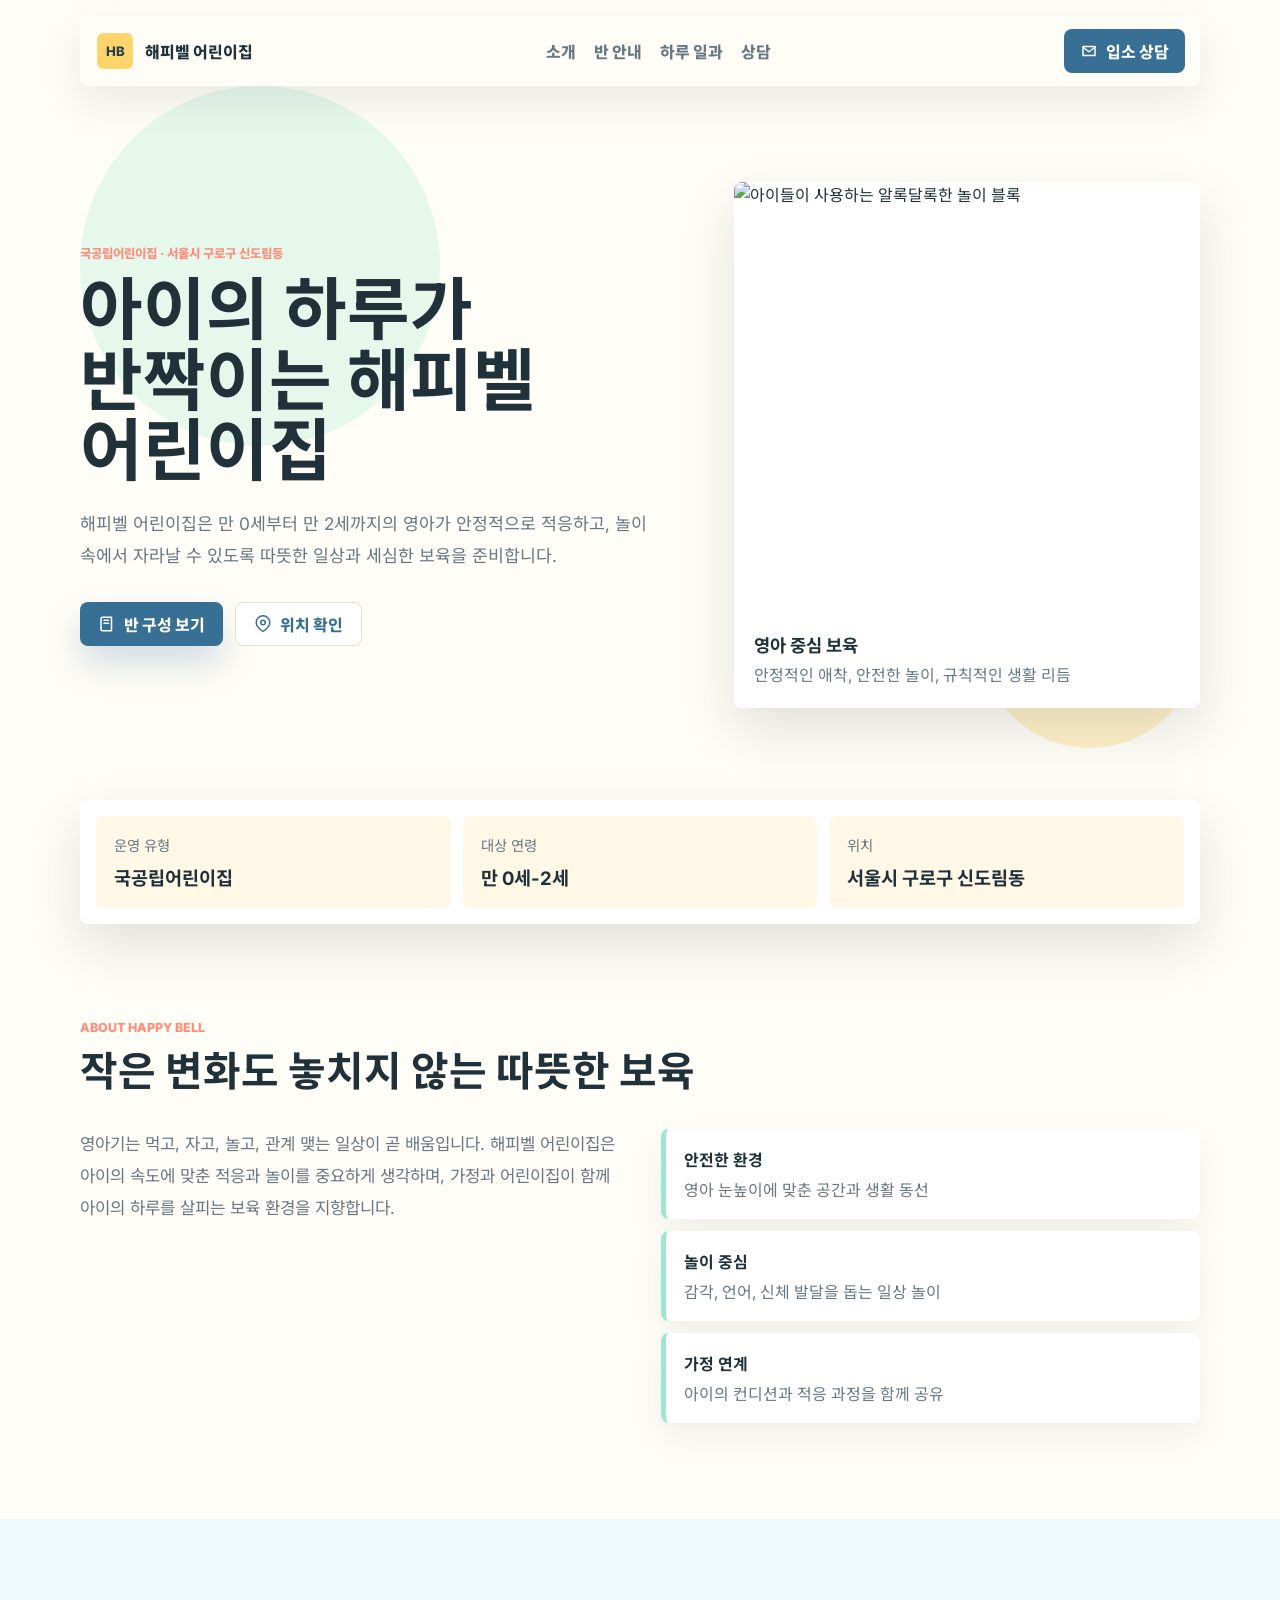
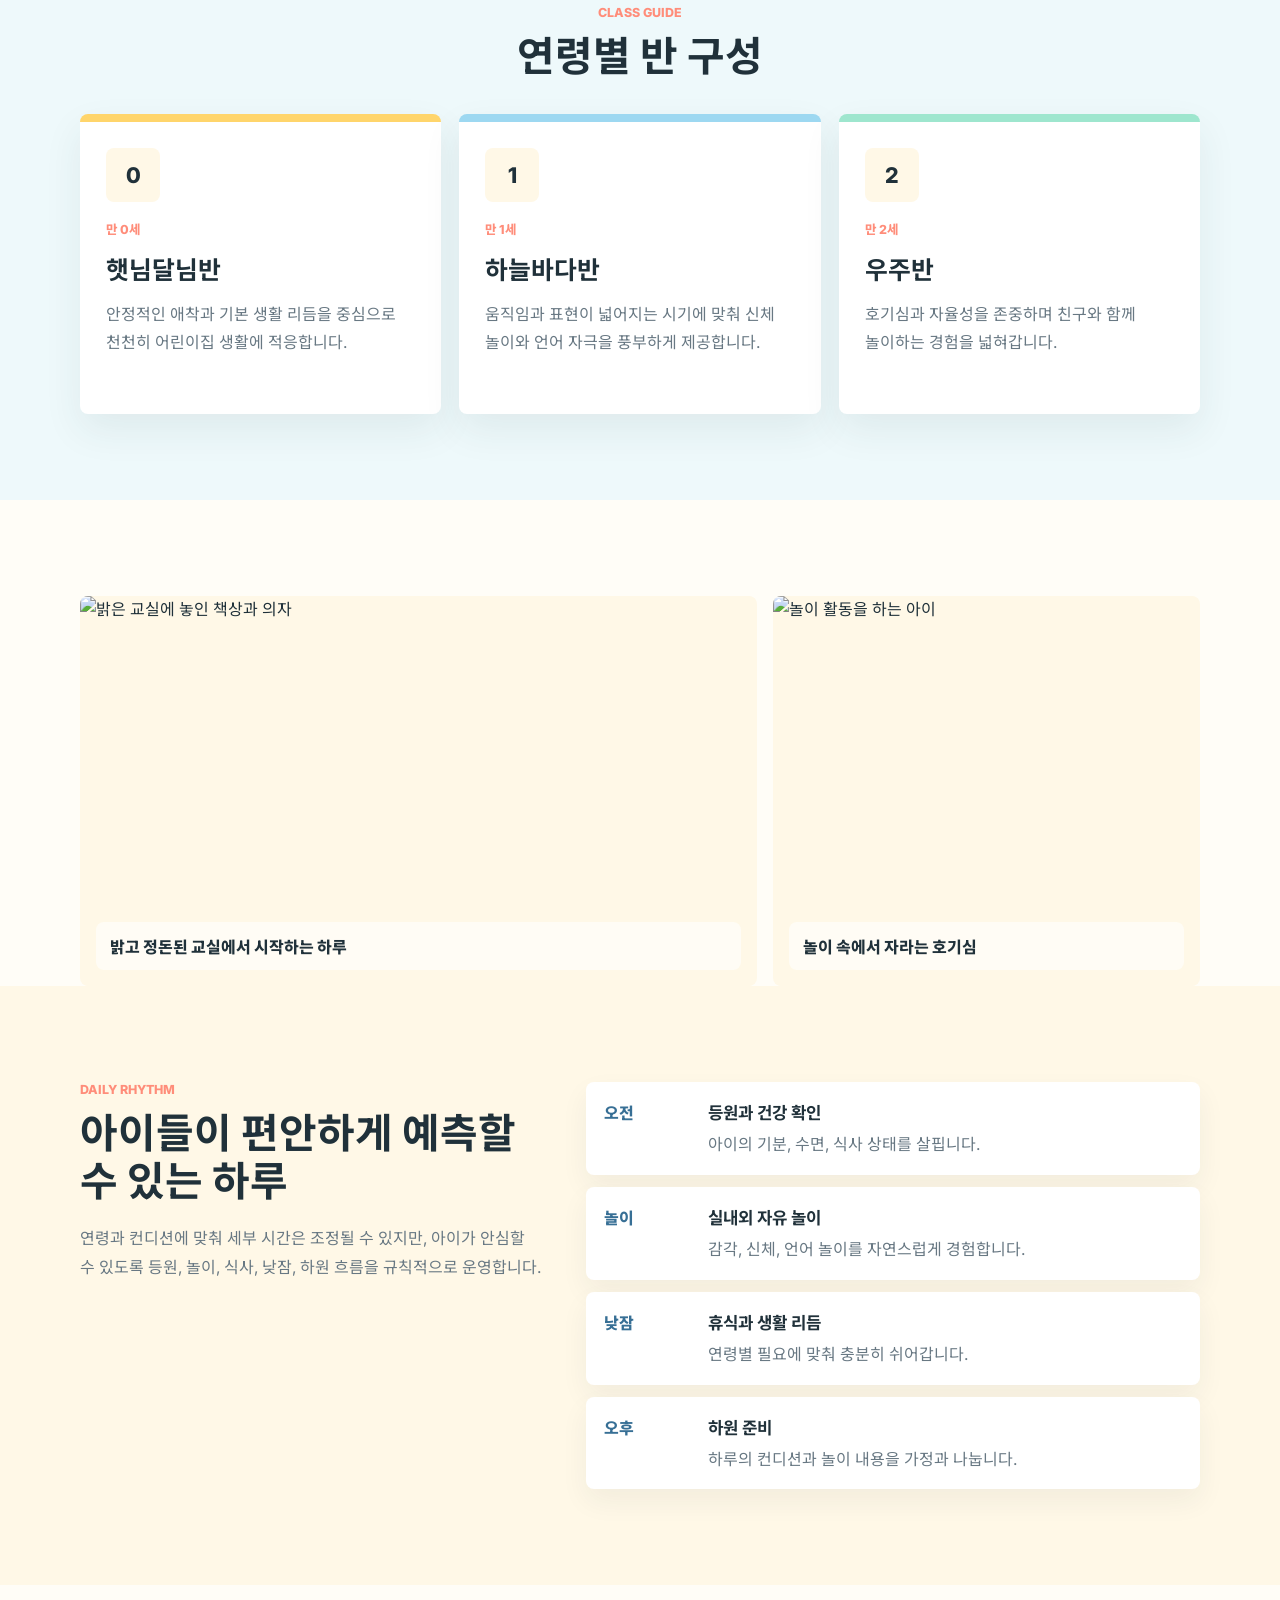
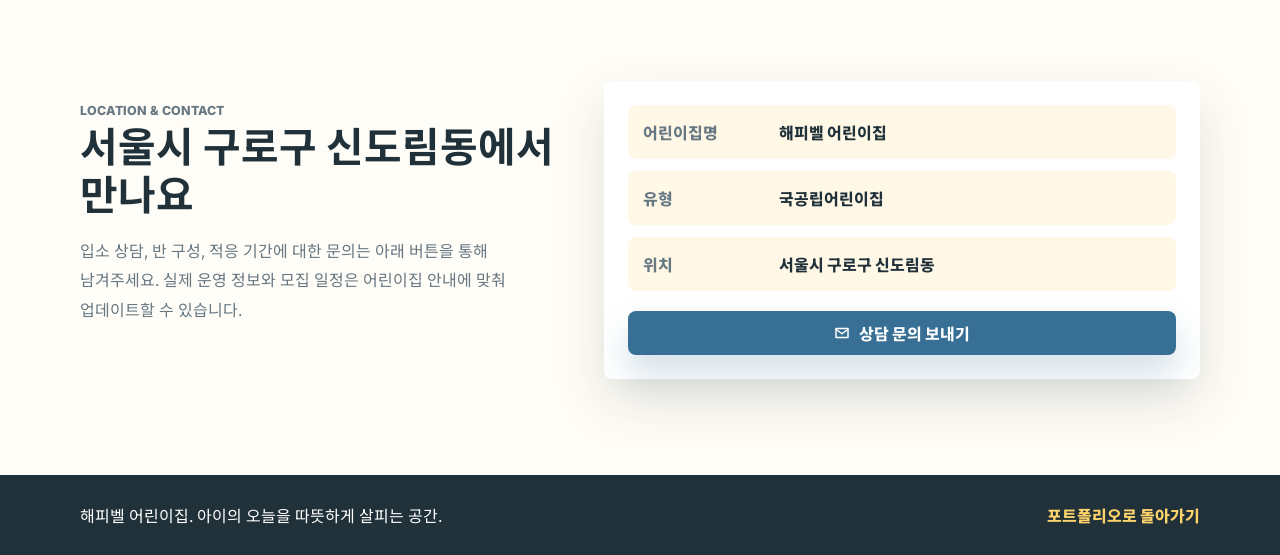
==== daycare.html @ ef7ebfe9 "add daycare introduction page" ====
<!doctype html>
<html lang="ko">
  <head>
    <meta charset="utf-8" />
    <meta name="viewport" content="width=device-width, initial-scale=1" />
    <meta
      name="description"
      content="서울시 구로구 신도림동 국공립 해피벨 어린이집 소개 페이지입니다."
    />
    <meta name="theme-color" content="#fff7df" />
    <title>해피벨 어린이집 | 국공립어린이집</title>
    <link rel="preconnect" href="https://fonts.googleapis.com" />
    <link rel="preconnect" href="https://fonts.gstatic.com" crossorigin />
    <link
      href="https://fonts.googleapis.com/css2?family=Inter:wght@600;700;800&family=Noto+Sans+KR:wght@400;500;700;800&display=swap"
      rel="stylesheet"
    />
    <link rel="stylesheet" href="daycare.css" />
  </head>
  <body>
    <header class="daycare-header">
      <nav class="daycare-nav" aria-label="해피벨 어린이집 메뉴">
        <a class="brand" href="#top" aria-label="해피벨 어린이집 홈">
          <span class="brand-mark" aria-hidden="true">HB</span>
          <span>해피벨 어린이집</span>
        </a>
        <div class="nav-links">
          <a href="#about">소개</a>
          <a href="#classes">반 안내</a>
          <a href="#day">하루 일과</a>
          <a href="#contact">상담</a>
        </div>
        <a class="nav-button" href="#contact">
          <svg viewBox="0 0 24 24" aria-hidden="true">
            <path d="M4 6h16v12H4z" />
            <path d="m4 7 8 6 8-6" />
          </svg>
          입소 상담
        </a>
      </nav>
    </header>

    <main id="top">
      <section class="hero" aria-labelledby="heroTitle">
        <div class="hero-copy">
          <p class="eyebrow">국공립어린이집 · 서울시 구로구 신도림동</p>
          <h1 id="heroTitle">아이의 하루가 반짝이는 해피벨 어린이집</h1>
          <p>
            해피벨 어린이집은 만 0세부터 만 2세까지의 영아가 안정적으로 적응하고,
            놀이 속에서 자라날 수 있도록 따뜻한 일상과 세심한 보육을 준비합니다.
          </p>
          <div class="hero-actions">
            <a class="button button-primary" href="#classes">
              <svg viewBox="0 0 24 24" aria-hidden="true">
                <path d="M4 19V5a2 2 0 0 1 2-2h12v18H6a2 2 0 0 1-2-2Z" />
                <path d="M8 7h6M8 11h6" />
              </svg>
              반 구성 보기
            </a>
            <a class="button button-secondary" href="#contact">
              <svg viewBox="0 0 24 24" aria-hidden="true">
                <path d="M21 10c0 6-9 12-9 12S3 16 3 10a9 9 0 1 1 18 0Z" />
                <circle cx="12" cy="10" r="3" />
              </svg>
              위치 확인
            </a>
          </div>
        </div>
        <div class="hero-card" aria-label="어린이집 요약">
          <img
            src="https://images.unsplash.com/photo-1587654780291-39c9404d746b?auto=format&fit=crop&w=1000&q=80"
            alt="아이들이 사용하는 알록달록한 놀이 블록"
          />
          <div class="hero-note">
            <strong>영아 중심 보육</strong>
            <span>안정적인 애착, 안전한 놀이, 규칙적인 생활 리듬</span>
          </div>
        </div>
      </section>

      <section class="quick-band" aria-label="어린이집 핵심 정보">
        <div>
          <span>운영 유형</span>
          <strong>국공립어린이집</strong>
        </div>
        <div>
          <span>대상 연령</span>
          <strong>만 0세-2세</strong>
        </div>
        <div>
          <span>위치</span>
          <strong>서울시 구로구 신도림동</strong>
        </div>
      </section>

      <section class="section-shell about-section" id="about" aria-labelledby="aboutTitle">
        <div class="section-heading">
          <p class="eyebrow">About Happy Bell</p>
          <h2 id="aboutTitle">작은 변화도 놓치지 않는 따뜻한 보육</h2>
        </div>
        <div class="about-grid">
          <p>
            영아기는 먹고, 자고, 놀고, 관계 맺는 일상이 곧 배움입니다.
            해피벨 어린이집은 아이의 속도에 맞춘 적응과 놀이를 중요하게 생각하며,
            가정과 어린이집이 함께 아이의 하루를 살피는 보육 환경을 지향합니다.
          </p>
          <div class="care-list">
            <div>
              <strong>안전한 환경</strong>
              <span>영아 눈높이에 맞춘 공간과 생활 동선</span>
            </div>
            <div>
              <strong>놀이 중심</strong>
              <span>감각, 언어, 신체 발달을 돕는 일상 놀이</span>
            </div>
            <div>
              <strong>가정 연계</strong>
              <span>아이의 컨디션과 적응 과정을 함께 공유</span>
            </div>
          </div>
        </div>
      </section>

      <section class="classes-section" id="classes" aria-labelledby="classesTitle">
        <div class="section-shell">
          <div class="section-heading center">
            <p class="eyebrow">Class Guide</p>
            <h2 id="classesTitle">연령별 반 구성</h2>
          </div>
          <div class="class-grid">
            <article class="class-card sun">
              <div class="class-icon" aria-hidden="true">0</div>
              <p class="card-label">만 0세</p>
              <h3>햇님달님반</h3>
              <p>안정적인 애착과 기본 생활 리듬을 중심으로 천천히 어린이집 생활에 적응합니다.</p>
            </article>
            <article class="class-card sea">
              <div class="class-icon" aria-hidden="true">1</div>
              <p class="card-label">만 1세</p>
              <h3>하늘바다반</h3>
              <p>움직임과 표현이 넓어지는 시기에 맞춰 신체 놀이와 언어 자극을 풍부하게 제공합니다.</p>
            </article>
            <article class="class-card space">
              <div class="class-icon" aria-hidden="true">2</div>
              <p class="card-label">만 2세</p>
              <h3>우주반</h3>
              <p>호기심과 자율성을 존중하며 친구와 함께 놀이하는 경험을 넓혀갑니다.</p>
            </article>
          </div>
        </div>
      </section>

      <section class="photo-section" aria-label="어린이집 분위기 사진">
        <figure class="photo-main">
          <img
            src="https://images.unsplash.com/photo-1577896851231-70ef18881754?auto=format&fit=crop&w=1300&q=80"
            alt="밝은 교실에 놓인 책상과 의자"
          />
          <figcaption>밝고 정돈된 교실에서 시작하는 하루</figcaption>
        </figure>
        <figure>
          <img
            src="https://images.unsplash.com/photo-1503454537195-1dcabb73ffb9?auto=format&fit=crop&w=900&q=80"
            alt="놀이 활동을 하는 아이"
          />
          <figcaption>놀이 속에서 자라는 호기심</figcaption>
        </figure>
      </section>

      <section class="day-section" id="day" aria-labelledby="dayTitle">
        <div class="section-shell day-layout">
          <div>
            <p class="eyebrow">Daily Rhythm</p>
            <h2 id="dayTitle">아이들이 편안하게 예측할 수 있는 하루</h2>
            <p class="day-copy">
              연령과 컨디션에 맞춰 세부 시간은 조정될 수 있지만, 아이가 안심할 수 있도록
              등원, 놀이, 식사, 낮잠, 하원 흐름을 규칙적으로 운영합니다.
            </p>
          </div>
          <ol class="timeline">
            <li>
              <time>오전</time>
              <strong>등원과 건강 확인</strong>
              <span>아이의 기분, 수면, 식사 상태를 살핍니다.</span>
            </li>
            <li>
              <time>놀이</time>
              <strong>실내외 자유 놀이</strong>
              <span>감각, 신체, 언어 놀이를 자연스럽게 경험합니다.</span>
            </li>
            <li>
              <time>낮잠</time>
              <strong>휴식과 생활 리듬</strong>
              <span>연령별 필요에 맞춰 충분히 쉬어갑니다.</span>
            </li>
            <li>
              <time>오후</time>
              <strong>하원 준비</strong>
              <span>하루의 컨디션과 놀이 내용을 가정과 나눕니다.</span>
            </li>
          </ol>
        </div>
      </section>

      <section class="contact-section" id="contact" aria-labelledby="contactTitle">
        <div class="section-shell contact-layout">
          <div>
            <p class="eyebrow">Location & Contact</p>
            <h2 id="contactTitle">서울시 구로구 신도림동에서 만나요</h2>
            <p>
              입소 상담, 반 구성, 적응 기간에 대한 문의는 아래 버튼을 통해 남겨주세요.
              실제 운영 정보와 모집 일정은 어린이집 안내에 맞춰 업데이트할 수 있습니다.
            </p>
          </div>
          <div class="contact-card">
            <dl>
              <div>
                <dt>어린이집명</dt>
                <dd>해피벨 어린이집</dd>
              </div>
              <div>
                <dt>유형</dt>
                <dd>국공립어린이집</dd>
              </div>
              <div>
                <dt>위치</dt>
                <dd>서울시 구로구 신도림동</dd>
              </div>
            </dl>
            <a class="button button-primary" href="mailto:youhe81@naver.com?subject=해피벨 어린이집 입소 상담 문의">
              <svg viewBox="0 0 24 24" aria-hidden="true">
                <path d="M4 6h16v12H4z" />
                <path d="m4 7 8 6 8-6" />
              </svg>
              상담 문의 보내기
            </a>
          </div>
        </div>
      </section>
    </main>

    <footer class="daycare-footer">
      <div class="section-shell footer-layout">
        <p>해피벨 어린이집. 아이의 오늘을 따뜻하게 살피는 공간.</p>
        <a href="index.html">포트폴리오로 돌아가기</a>
      </div>
    </footer>
  </body>
</html>
---- daycare.css ----
:root {
  --ink: #20313a;
  --muted: #687883;
  --cream: #fff8e7;
  --paper: #fffdf7;
  --sun: #ffd56b;
  --coral: #ff8d7a;
  --sky: #9dd8f1;
  --mint: #9ee6ce;
  --blue: #376f95;
  --green: #447b65;
  --white: #ffffff;
  --line: #eadfca;
  --shadow: 0 22px 54px rgba(42, 58, 62, 0.14);
}

* {
  box-sizing: border-box;
}

html {
  scroll-behavior: smooth;
}

body {
  margin: 0;
  color: var(--ink);
  background: var(--paper);
  font-family: "Inter", "Noto Sans KR", system-ui, sans-serif;
  letter-spacing: 0;
  overflow-x: hidden;
  word-break: keep-all;
}

img {
  display: block;
  width: 100%;
}

a {
  color: inherit;
  text-decoration: none;
}

button,
input,
textarea,
select {
  font: inherit;
}

svg {
  width: 18px;
  height: 18px;
  fill: none;
  stroke: currentColor;
  stroke-width: 2;
  stroke-linecap: round;
  stroke-linejoin: round;
  flex: 0 0 auto;
}

.section-shell {
  width: min(1120px, calc(100% - 40px));
  margin: 0 auto;
}

.daycare-header {
  position: fixed;
  z-index: 20;
  top: 0;
  left: 0;
  right: 0;
  padding: 16px 0;
}

.daycare-nav {
  width: min(1120px, calc(100% - 40px));
  min-height: 66px;
  margin: 0 auto;
  padding: 12px 14px;
  display: flex;
  align-items: center;
  justify-content: space-between;
  gap: 18px;
  background: rgba(255, 253, 247, 0.92);
  border: 1px solid rgba(255, 255, 255, 0.72);
  border-radius: 8px;
  box-shadow: 0 16px 40px rgba(70, 91, 92, 0.12);
  backdrop-filter: blur(16px);
}

.brand,
.nav-links,
.nav-button,
.hero-actions,
.button {
  display: flex;
  align-items: center;
}

.brand {
  gap: 10px;
  font-weight: 800;
}

.brand-mark {
  width: 40px;
  height: 40px;
  display: inline-grid;
  place-items: center;
  color: #28424b;
  background: var(--sun);
  border: 2px solid var(--white);
  border-radius: 8px;
  font-size: 0.82rem;
}

.nav-links {
  gap: 18px;
  color: var(--muted);
  font-weight: 800;
}

.nav-links a:hover {
  color: var(--blue);
}

.nav-button,
.button {
  min-height: 44px;
  justify-content: center;
  gap: 8px;
  border-radius: 8px;
  font-weight: 800;
}

.nav-button {
  padding: 0 16px;
  color: var(--white);
  background: var(--blue);
}

.hero {
  min-height: 92vh;
  display: grid;
  grid-template-columns: minmax(0, 1.02fr) minmax(300px, 0.78fr);
  gap: 44px;
  align-items: center;
  width: min(1120px, calc(100% - 40px));
  margin: 0 auto;
  padding: 132px 0 70px;
  position: relative;
}

.hero::before {
  content: "";
  position: absolute;
  inset: 86px auto auto 0;
  width: 360px;
  height: 360px;
  border-radius: 50%;
  background: var(--mint);
  opacity: 0.26;
  z-index: -1;
}

.hero::after {
  content: "";
  position: absolute;
  right: 0;
  bottom: 80px;
  width: 220px;
  height: 220px;
  border-radius: 50%;
  background: var(--sun);
  opacity: 0.34;
  z-index: -1;
}

.eyebrow,
.card-label {
  margin: 0 0 12px;
  color: var(--coral);
  font-size: 0.78rem;
  font-weight: 800;
  text-transform: uppercase;
}

.hero h1 {
  max-width: 700px;
  margin: 0;
  font-size: 4.25rem;
  line-height: 1.04;
  letter-spacing: 0;
  overflow-wrap: break-word;
}

.hero-copy > p:not(.eyebrow) {
  max-width: 620px;
  margin: 22px 0 0;
  color: var(--muted);
  font-size: 1.08rem;
  line-height: 1.85;
}

.hero-actions {
  flex-wrap: wrap;
  gap: 12px;
  margin-top: 30px;
}

.button {
  border: 0;
  cursor: pointer;
  padding: 0 18px;
}

.button-primary {
  color: var(--white);
  background: var(--blue);
  box-shadow: 0 18px 34px rgba(55, 111, 149, 0.22);
}

.button-secondary {
  color: var(--blue);
  background: var(--white);
  border: 1px solid var(--line);
}

.hero-card {
  overflow: hidden;
  background: var(--white);
  border-radius: 8px;
  box-shadow: var(--shadow);
}

.hero-card img {
  height: 430px;
  object-fit: cover;
}

.hero-note {
  display: grid;
  gap: 6px;
  padding: 20px;
}

.hero-note strong {
  font-size: 1.1rem;
}

.hero-note span {
  color: var(--muted);
  line-height: 1.6;
}

.quick-band {
  width: min(1120px, calc(100% - 40px));
  margin: -28px auto 0;
  position: relative;
  z-index: 3;
  display: grid;
  grid-template-columns: repeat(3, 1fr);
  gap: 12px;
  padding: 16px;
  background: var(--white);
  border-radius: 8px;
  box-shadow: var(--shadow);
}

.quick-band div {
  padding: 18px;
  border-radius: 8px;
  background: var(--cream);
}

.quick-band span,
.quick-band strong {
  display: block;
}

.quick-band span {
  margin-bottom: 8px;
  color: var(--muted);
  font-size: 0.9rem;
}

.quick-band strong {
  font-size: 1.16rem;
}

.about-section,
.day-section,
.contact-section {
  padding: 96px 0;
}

.section-heading {
  max-width: 720px;
}

.section-heading.center {
  margin: 0 auto 34px;
  text-align: center;
}

.section-heading h2,
.day-layout h2,
.contact-layout h2 {
  margin: 0;
  font-size: 2.55rem;
  line-height: 1.18;
  letter-spacing: 0;
}

.about-grid {
  display: grid;
  grid-template-columns: 1fr 1fr;
  gap: 42px;
  margin-top: 34px;
}

.about-grid > p {
  margin: 0;
  color: var(--muted);
  font-size: 1.05rem;
  line-height: 1.9;
}

.care-list {
  display: grid;
  gap: 12px;
}

.care-list div {
  padding: 18px;
  border-left: 5px solid var(--mint);
  background: var(--white);
  border-radius: 8px;
  box-shadow: 0 14px 32px rgba(42, 58, 62, 0.07);
}

.care-list strong,
.care-list span {
  display: block;
}

.care-list span {
  margin-top: 6px;
  color: var(--muted);
}

.classes-section {
  padding: 86px 0;
  background: #eef9fb;
}

.class-grid {
  display: grid;
  grid-template-columns: repeat(3, 1fr);
  gap: 18px;
}

.class-card {
  min-height: 300px;
  padding: 26px;
  background: var(--white);
  border-radius: 8px;
  box-shadow: 0 16px 38px rgba(42, 58, 62, 0.08);
}

.class-card.sun {
  border-top: 8px solid var(--sun);
}

.class-card.sea {
  border-top: 8px solid var(--sky);
}

.class-card.space {
  border-top: 8px solid var(--mint);
}

.class-icon {
  width: 54px;
  height: 54px;
  display: grid;
  place-items: center;
  margin-bottom: 18px;
  border-radius: 8px;
  color: var(--ink);
  background: var(--cream);
  font-size: 1.35rem;
  font-weight: 800;
}

.class-card h3 {
  margin: 0;
  font-size: 1.55rem;
}

.class-card p:not(.card-label) {
  margin: 14px 0 0;
  color: var(--muted);
  line-height: 1.75;
}

.photo-section {
  display: grid;
  grid-template-columns: 1.35fr 0.85fr;
  gap: 16px;
  width: min(1120px, calc(100% - 40px));
  margin: 96px auto 0;
}

figure {
  position: relative;
  overflow: hidden;
  min-height: 390px;
  margin: 0;
  border-radius: 8px;
  background: var(--cream);
}

figure img {
  height: 100%;
  object-fit: cover;
}

figcaption {
  position: absolute;
  left: 16px;
  right: 16px;
  bottom: 16px;
  padding: 12px 14px;
  color: var(--ink);
  background: rgba(255, 253, 247, 0.9);
  border-radius: 8px;
  font-weight: 800;
}

.day-section {
  background: var(--cream);
}

.day-layout {
  display: grid;
  grid-template-columns: 0.86fr 1.14fr;
  gap: 42px;
  align-items: start;
}

.day-copy {
  margin: 18px 0 0;
  color: var(--muted);
  line-height: 1.85;
}

.timeline {
  margin: 0;
  padding: 0;
  list-style: none;
  display: grid;
  gap: 12px;
}

.timeline li {
  display: grid;
  grid-template-columns: 86px 1fr;
  gap: 8px 18px;
  padding: 18px;
  background: var(--white);
  border-radius: 8px;
  box-shadow: 0 12px 28px rgba(42, 58, 62, 0.06);
}

.timeline time {
  grid-row: span 2;
  color: var(--blue);
  font-weight: 800;
}

.timeline strong {
  font-size: 1.05rem;
}

.timeline span {
  color: var(--muted);
  line-height: 1.55;
}

.contact-section {
  background: var(--paper);
}

.contact-layout {
  display: grid;
  grid-template-columns: 0.9fr 1.1fr;
  gap: 36px;
  align-items: start;
}

.contact-layout p {
  margin: 18px 0 0;
  color: var(--muted);
  line-height: 1.85;
}

.contact-card {
  padding: 24px;
  background: var(--white);
  border-radius: 8px;
  box-shadow: var(--shadow);
}

dl {
  margin: 0 0 20px;
  display: grid;
  gap: 12px;
}

dl div {
  display: grid;
  grid-template-columns: 120px 1fr;
  gap: 16px;
  padding: 15px;
  background: var(--cream);
  border-radius: 8px;
}

dt {
  color: var(--muted);
  font-weight: 800;
}

dd {
  margin: 0;
  font-weight: 800;
}

.contact-card .button {
  width: 100%;
}

.daycare-footer {
  padding: 28px 0;
  color: var(--white);
  background: var(--ink);
}

.footer-layout {
  display: flex;
  align-items: center;
  justify-content: space-between;
  gap: 16px;
}

.footer-layout p {
  margin: 0;
}

.footer-layout a {
  color: var(--sun);
  font-weight: 800;
}

@media (max-width: 900px) {
  .daycare-nav {
    align-items: flex-start;
    flex-direction: column;
  }

  .nav-links {
    flex-wrap: wrap;
    gap: 12px 18px;
  }

  .nav-button {
    width: 100%;
  }

  .hero {
    grid-template-columns: 1fr;
    padding-top: 230px;
  }

  .hero h1 {
    font-size: 3.05rem;
  }

  .hero-card img {
    height: 340px;
  }

  .quick-band,
  .about-grid,
  .class-grid,
  .photo-section,
  .day-layout,
  .contact-layout {
    grid-template-columns: 1fr;
  }

  .photo-section {
    margin-top: 76px;
  }
}

@media (max-width: 560px) {
  .section-shell,
  .daycare-nav,
  .hero,
  .quick-band,
  .photo-section {
    width: min(100% - 28px, 1120px);
  }

  .hero {
    padding-top: 246px;
    padding-bottom: 54px;
  }

  .hero h1 {
    font-size: 2.32rem;
  }

  .section-heading h2,
  .day-layout h2,
  .contact-layout h2 {
    font-size: 1.9rem;
  }

  .hero-actions {
    display: grid;
  }

  .button {
    width: 100%;
  }

  .about-section,
  .day-section,
  .contact-section {
    padding: 72px 0;
  }

  .classes-section {
    padding: 68px 0;
  }

  figure {
    min-height: 300px;
  }

  .timeline li,
  dl div {
    grid-template-columns: 1fr;
  }

  .footer-layout {
    align-items: flex-start;
    flex-direction: column;
  }
}
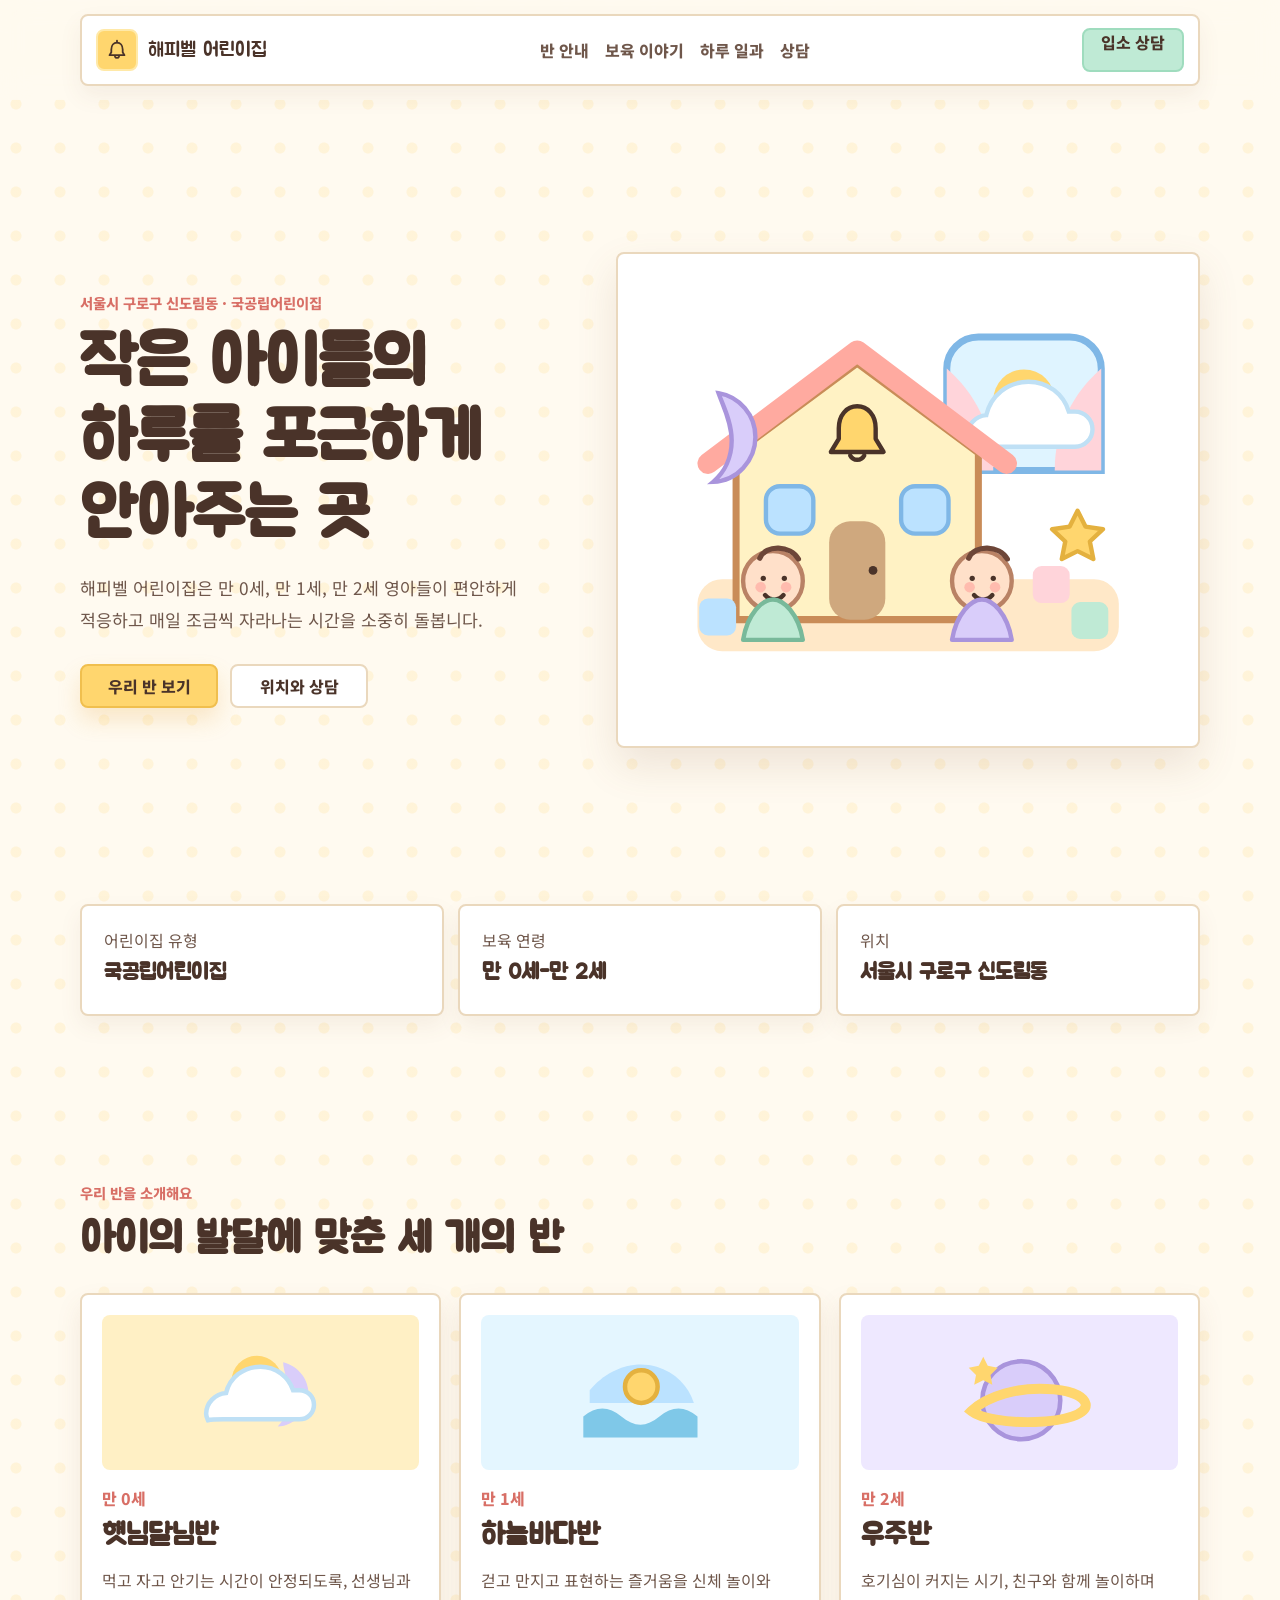
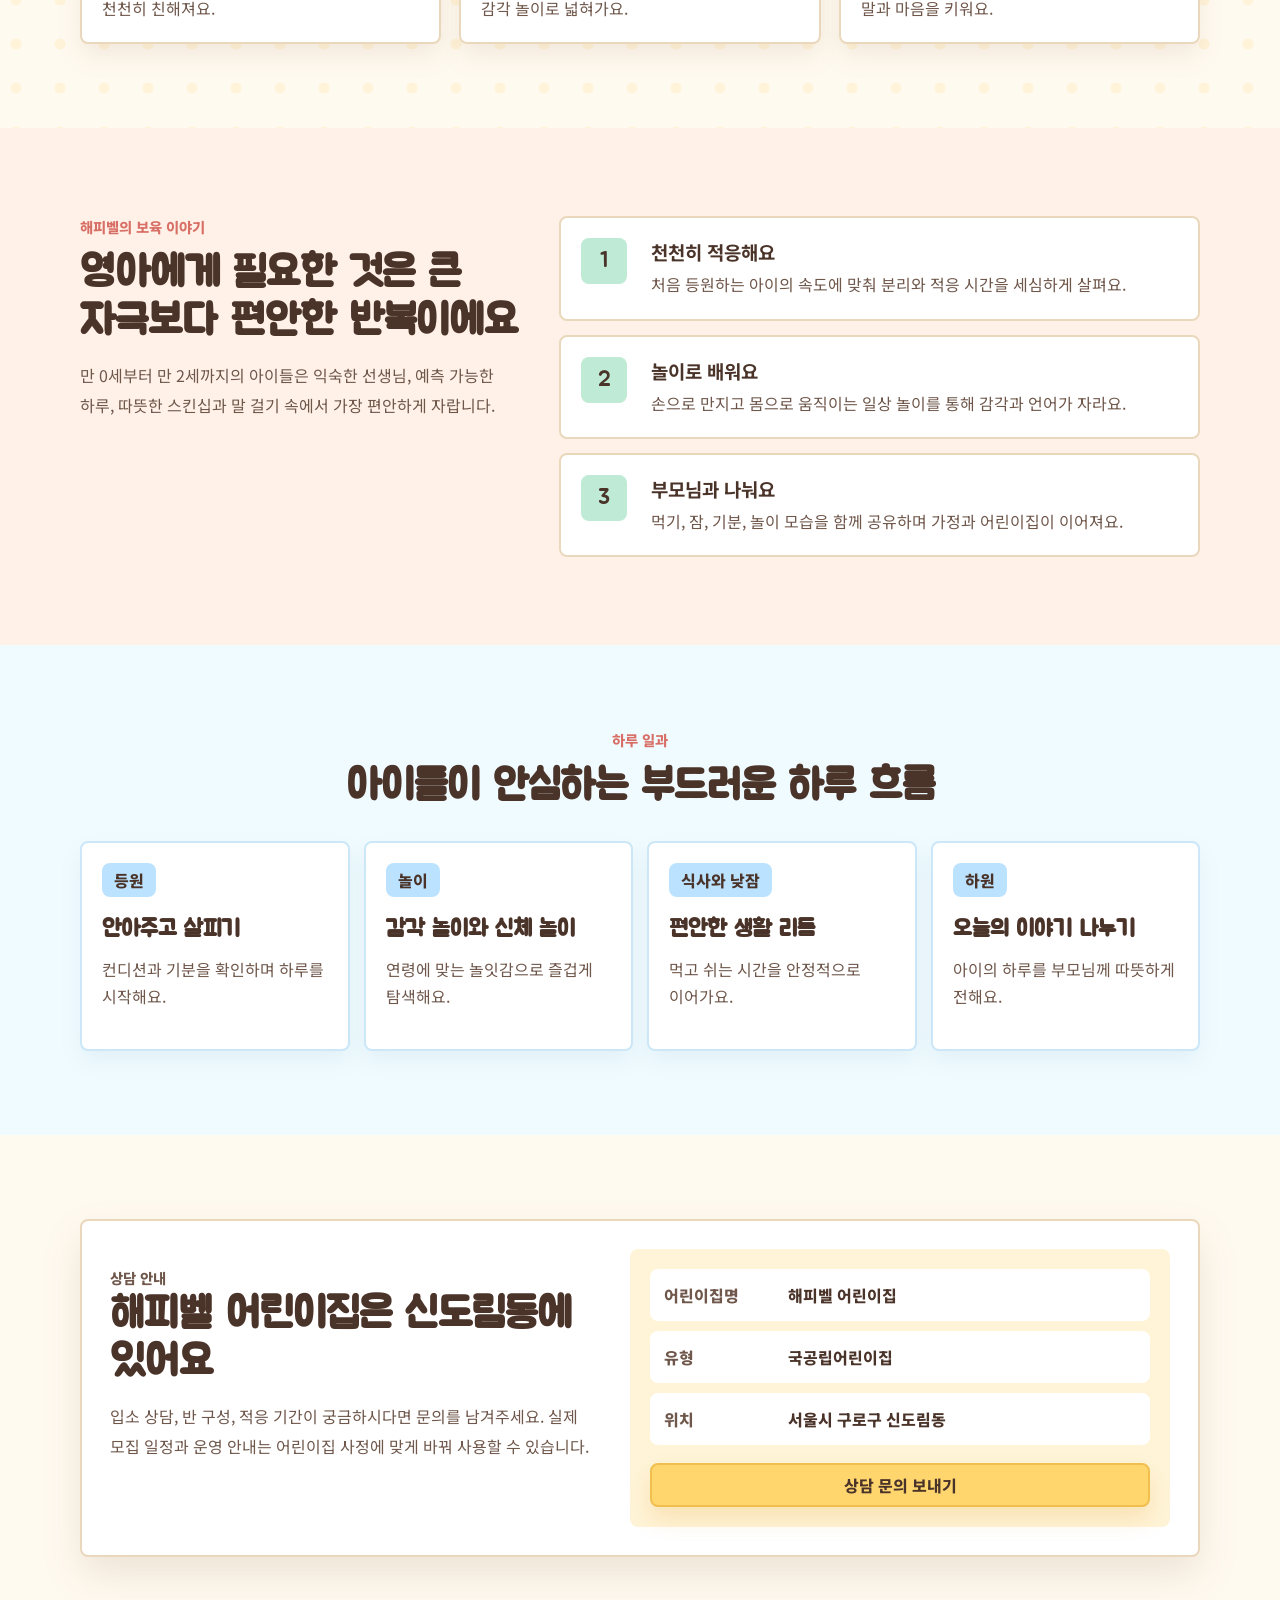
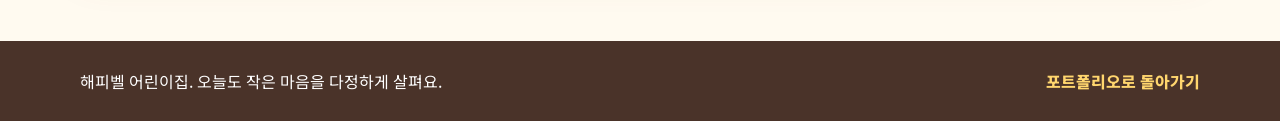
==== commit da80ce83: "redesign daycare page with cute illustration style" ====
--- a/daycare.html
+++ b/daycare.html
@@ -7,85 +7,112 @@
       name="description"
       content="서울시 구로구 신도림동 국공립 해피벨 어린이집 소개 페이지입니다."
     />
-    <meta name="theme-color" content="#fff7df" />
-    <title>해피벨 어린이집 | 국공립어린이집</title>
+    <meta name="theme-color" content="#fff6da" />
+    <title>해피벨 어린이집 | 신도림동 국공립어린이집</title>
     <link rel="preconnect" href="https://fonts.googleapis.com" />
     <link rel="preconnect" href="https://fonts.gstatic.com" crossorigin />
     <link
-      href="https://fonts.googleapis.com/css2?family=Inter:wght@600;700;800&family=Noto+Sans+KR:wght@400;500;700;800&display=swap"
+      href="https://fonts.googleapis.com/css2?family=Jua&family=Noto+Sans+KR:wght@400;500;700;800&display=swap"
       rel="stylesheet"
     />
     <link rel="stylesheet" href="daycare.css" />
   </head>
   <body>
-    <header class="daycare-header">
-      <nav class="daycare-nav" aria-label="해피벨 어린이집 메뉴">
+    <header class="site-header">
+      <nav class="nav" aria-label="해피벨 어린이집 메뉴">
         <a class="brand" href="#top" aria-label="해피벨 어린이집 홈">
-          <span class="brand-mark" aria-hidden="true">HB</span>
+          <span class="brand-icon" aria-hidden="true">
+            <svg viewBox="0 0 32 32">
+              <path d="M9 15.5c0-5 2.8-8.5 7-8.5s7 3.5 7 8.5v3.2l2.2 3.7H6.8L9 18.7v-3.2Z" />
+              <path d="M13.5 24.1a2.7 2.7 0 0 0 5 0" />
+              <path d="M16 4.5v2.2" />
+            </svg>
+          </span>
           <span>해피벨 어린이집</span>
         </a>
         <div class="nav-links">
-          <a href="#about">소개</a>
           <a href="#classes">반 안내</a>
+          <a href="#care">보육 이야기</a>
           <a href="#day">하루 일과</a>
           <a href="#contact">상담</a>
         </div>
-        <a class="nav-button" href="#contact">
-          <svg viewBox="0 0 24 24" aria-hidden="true">
-            <path d="M4 6h16v12H4z" />
-            <path d="m4 7 8 6 8-6" />
-          </svg>
-          입소 상담
-        </a>
+        <a class="nav-cta" href="#contact">입소 상담</a>
       </nav>
     </header>
 
     <main id="top">
       <section class="hero" aria-labelledby="heroTitle">
         <div class="hero-copy">
-          <p class="eyebrow">국공립어린이집 · 서울시 구로구 신도림동</p>
-          <h1 id="heroTitle">아이의 하루가 반짝이는 해피벨 어린이집</h1>
+          <p class="eyebrow">서울시 구로구 신도림동 · 국공립어린이집</p>
+          <h1 id="heroTitle">작은 아이들의 하루를 포근하게 안아주는 곳</h1>
           <p>
-            해피벨 어린이집은 만 0세부터 만 2세까지의 영아가 안정적으로 적응하고,
-            놀이 속에서 자라날 수 있도록 따뜻한 일상과 세심한 보육을 준비합니다.
+            해피벨 어린이집은 만 0세, 만 1세, 만 2세 영아들이 편안하게 적응하고
+            매일 조금씩 자라나는 시간을 소중히 돌봅니다.
           </p>
           <div class="hero-actions">
-            <a class="button button-primary" href="#classes">
-              <svg viewBox="0 0 24 24" aria-hidden="true">
-                <path d="M4 19V5a2 2 0 0 1 2-2h12v18H6a2 2 0 0 1-2-2Z" />
-                <path d="M8 7h6M8 11h6" />
-              </svg>
-              반 구성 보기
-            </a>
-            <a class="button button-secondary" href="#contact">
-              <svg viewBox="0 0 24 24" aria-hidden="true">
-                <path d="M21 10c0 6-9 12-9 12S3 16 3 10a9 9 0 1 1 18 0Z" />
-                <circle cx="12" cy="10" r="3" />
-              </svg>
-              위치 확인
-            </a>
-          </div>
-        </div>
-        <div class="hero-card" aria-label="어린이집 요약">
-          <img
-            src="https://images.unsplash.com/photo-1587654780291-39c9404d746b?auto=format&fit=crop&w=1000&q=80"
-            alt="아이들이 사용하는 알록달록한 놀이 블록"
-          />
-          <div class="hero-note">
-            <strong>영아 중심 보육</strong>
-            <span>안정적인 애착, 안전한 놀이, 규칙적인 생활 리듬</span>
-          </div>
-        </div>
-      </section>
-
-      <section class="quick-band" aria-label="어린이집 핵심 정보">
+            <a class="button button-primary" href="#classes">우리 반 보기</a>
+            <a class="button button-secondary" href="#contact">위치와 상담</a>
+          </div>
+        </div>
+
+        <div class="hero-illustration" aria-label="해피벨 어린이집 일러스트">
+          <svg viewBox="0 0 620 520" role="img">
+            <title>해피벨 어린이집의 귀여운 교실 일러스트</title>
+            <rect class="room-floor" x="70" y="350" width="480" height="82" rx="28" />
+            <path class="window" d="M390 74h104c20 0 36 16 36 36v116H354V110c0-20 16-36 36-36Z" />
+            <path class="curtain" d="M354 110c32 28 53 67 53 116h-53V110Z" />
+            <path class="curtain" d="M530 110c-32 28-53 67-53 116h53V110Z" />
+            <circle class="sun" cx="442" cy="146" r="35" />
+            <path class="cloud" d="M414 199h86c11 0 20-9 20-20s-9-20-20-20h-7c-6-20-24-34-46-34-24 0-43 16-48 38-12 1-22 11-22 24 0 7 3 12 8 16 7-3 16-4 29-4Z" />
+
+            <path class="house" d="M114 206 252 104l138 102v190H114V206Z" />
+            <path class="roof" d="M82 218 252 90l170 128" />
+            <rect class="door" x="220" y="284" width="64" height="112" rx="24" />
+            <circle class="door-dot" cx="270" cy="340" r="5" />
+            <rect class="class-window" x="148" y="244" width="54" height="54" rx="16" />
+            <rect class="class-window" x="302" y="244" width="54" height="54" rx="16" />
+            <path class="bell" d="M231 178c0-15 9-25 21-25s21 10 21 25v12l9 15h-60l9-15v-12Z" />
+            <path class="bell-line" d="M244 209a9 9 0 0 0 16 0" />
+
+            <g class="baby baby-one">
+              <circle class="face" cx="156" cy="352" r="34" />
+              <path class="hair" d="M141 326c7-16 35-15 44 1" />
+              <circle class="cheek" cx="142" cy="359" r="6" />
+              <circle class="cheek" cx="171" cy="359" r="6" />
+              <path class="smile" d="M147 368c6 7 15 7 21 0" />
+              <circle class="eye" cx="145" cy="349" r="3" />
+              <circle class="eye" cx="169" cy="349" r="3" />
+              <path class="body" d="M122 419c5-30 22-46 34-46s29 16 34 46H122Z" />
+            </g>
+
+            <g class="baby baby-two">
+              <circle class="face" cx="394" cy="352" r="34" />
+              <path class="hair" d="M379 326c7-16 35-15 44 1" />
+              <circle class="cheek" cx="380" cy="359" r="6" />
+              <circle class="cheek" cx="409" cy="359" r="6" />
+              <path class="smile" d="M385 368c6 7 15 7 21 0" />
+              <circle class="eye" cx="383" cy="349" r="3" />
+              <circle class="eye" cx="407" cy="349" r="3" />
+              <path class="body" d="M360 419c5-30 22-46 34-46s29 16 34 46H360Z" />
+            </g>
+
+            <rect class="block block-a" x="452" y="335" width="42" height="42" rx="10" />
+            <rect class="block block-b" x="496" y="376" width="42" height="42" rx="10" />
+            <rect class="block block-c" x="72" y="372" width="42" height="42" rx="10" />
+            <path class="star" d="m503 272 9 18 20 3-15 14 4 20-18-9-18 9 4-20-15-14 20-3 9-18Z" />
+            <path class="moon" d="M94 138c24 4 42 25 42 50 0 27-21 50-48 51 13-11 21-28 21-47 0-22-11-42-15-54Z" />
+          </svg>
+        </div>
+      </section>
+
+      <section class="info-strip" aria-label="해피벨 어린이집 기본 정보">
         <div>
-          <span>운영 유형</span>
+          <span>어린이집 유형</span>
           <strong>국공립어린이집</strong>
         </div>
         <div>
-          <span>대상 연령</span>
-          <strong>만 0세-2세</strong>
+          <span>보육 연령</span>
+          <strong>만 0세-만 2세</strong>
         </div>
         <div>
           <span>위치</span>
@@ -93,123 +120,120 @@
         </div>
       </section>
 
-      <section class="section-shell about-section" id="about" aria-labelledby="aboutTitle">
+      <section class="section-shell classes-section" id="classes" aria-labelledby="classesTitle">
         <div class="section-heading">
-          <p class="eyebrow">About Happy Bell</p>
-          <h2 id="aboutTitle">작은 변화도 놓치지 않는 따뜻한 보육</h2>
-        </div>
-        <div class="about-grid">
-          <p>
-            영아기는 먹고, 자고, 놀고, 관계 맺는 일상이 곧 배움입니다.
-            해피벨 어린이집은 아이의 속도에 맞춘 적응과 놀이를 중요하게 생각하며,
-            가정과 어린이집이 함께 아이의 하루를 살피는 보육 환경을 지향합니다.
-          </p>
-          <div class="care-list">
-            <div>
-              <strong>안전한 환경</strong>
-              <span>영아 눈높이에 맞춘 공간과 생활 동선</span>
-            </div>
-            <div>
-              <strong>놀이 중심</strong>
-              <span>감각, 언어, 신체 발달을 돕는 일상 놀이</span>
-            </div>
-            <div>
-              <strong>가정 연계</strong>
-              <span>아이의 컨디션과 적응 과정을 함께 공유</span>
-            </div>
-          </div>
-        </div>
-      </section>
-
-      <section class="classes-section" id="classes" aria-labelledby="classesTitle">
+          <p class="eyebrow">우리 반을 소개해요</p>
+          <h2 id="classesTitle">아이의 발달에 맞춘 세 개의 반</h2>
+        </div>
+        <div class="class-grid">
+          <article class="class-card sun-card">
+            <div class="class-picture" aria-hidden="true">
+              <svg viewBox="0 0 160 130">
+                <circle class="pic-sun" cx="76" cy="52" r="28" />
+                <path class="pic-moon" d="M105 31c16 4 28 18 28 35 0 19-15 35-34 36 8-8 13-20 13-32 0-15-7-29-7-39Z" />
+                <path class="pic-cloud" d="M39 94h84c9 0 16-7 16-16s-7-16-16-16h-7c-5-15-19-26-36-26-19 0-34 12-38 29-12 1-22 11-22 23 0 3 1 5 2 7 4-1 9-1 17-1Z" />
+              </svg>
+            </div>
+            <p>만 0세</p>
+            <h3>햇님달님반</h3>
+            <span>먹고 자고 안기는 시간이 안정되도록, 선생님과 천천히 친해져요.</span>
+          </article>
+          <article class="class-card sea-card">
+            <div class="class-picture" aria-hidden="true">
+              <svg viewBox="0 0 160 130">
+                <path class="pic-sky" d="M25 62c18-22 47-34 74-26 20 6 35 21 41 40H25V62Z" />
+                <path class="pic-wave" d="M18 91c14-12 28-12 42 0s28 12 42 0 28-12 42 0v23H18V91Z" />
+                <circle class="pic-ball" cx="82" cy="58" r="18" />
+              </svg>
+            </div>
+            <p>만 1세</p>
+            <h3>하늘바다반</h3>
+            <span>걷고 만지고 표현하는 즐거움을 신체 놀이와 감각 놀이로 넓혀가요.</span>
+          </article>
+          <article class="class-card space-card">
+            <div class="class-picture" aria-hidden="true">
+              <svg viewBox="0 0 160 130">
+                <path class="pic-planet" d="M82 30c24 0 43 19 43 43s-19 43-43 43-43-19-43-43 19-43 43-43Z" />
+                <path class="pic-ring" d="M27 85c16-16 52-28 91-24 20 2 33 8 35 16 2 11-22 19-56 20-31 1-60-4-70-12Z" />
+                <path class="pic-star" d="m40 25 5 10 11 2-8 8 2 11-10-5-10 5 2-11-8-8 11-2 5-10Z" />
+              </svg>
+            </div>
+            <p>만 2세</p>
+            <h3>우주반</h3>
+            <span>호기심이 커지는 시기, 친구와 함께 놀이하며 말과 마음을 키워요.</span>
+          </article>
+        </div>
+      </section>
+
+      <section class="care-section" id="care" aria-labelledby="careTitle">
+        <div class="section-shell care-layout">
+          <div class="section-heading">
+            <p class="eyebrow">해피벨의 보육 이야기</p>
+            <h2 id="careTitle">영아에게 필요한 것은 큰 자극보다 편안한 반복이에요</h2>
+            <p>
+              만 0세부터 만 2세까지의 아이들은 익숙한 선생님, 예측 가능한 하루,
+              따뜻한 스킨십과 말 걸기 속에서 가장 편안하게 자랍니다.
+            </p>
+          </div>
+          <div class="care-cards">
+            <article>
+              <span class="mini-icon">1</span>
+              <h3>천천히 적응해요</h3>
+              <p>처음 등원하는 아이의 속도에 맞춰 분리와 적응 시간을 세심하게 살펴요.</p>
+            </article>
+            <article>
+              <span class="mini-icon">2</span>
+              <h3>놀이로 배워요</h3>
+              <p>손으로 만지고 몸으로 움직이는 일상 놀이를 통해 감각과 언어가 자라요.</p>
+            </article>
+            <article>
+              <span class="mini-icon">3</span>
+              <h3>부모님과 나눠요</h3>
+              <p>먹기, 잠, 기분, 놀이 모습을 함께 공유하며 가정과 어린이집이 이어져요.</p>
+            </article>
+          </div>
+        </div>
+      </section>
+
+      <section class="day-section" id="day" aria-labelledby="dayTitle">
         <div class="section-shell">
           <div class="section-heading center">
-            <p class="eyebrow">Class Guide</p>
-            <h2 id="classesTitle">연령별 반 구성</h2>
-          </div>
-          <div class="class-grid">
-            <article class="class-card sun">
-              <div class="class-icon" aria-hidden="true">0</div>
-              <p class="card-label">만 0세</p>
-              <h3>햇님달님반</h3>
-              <p>안정적인 애착과 기본 생활 리듬을 중심으로 천천히 어린이집 생활에 적응합니다.</p>
-            </article>
-            <article class="class-card sea">
-              <div class="class-icon" aria-hidden="true">1</div>
-              <p class="card-label">만 1세</p>
-              <h3>하늘바다반</h3>
-              <p>움직임과 표현이 넓어지는 시기에 맞춰 신체 놀이와 언어 자극을 풍부하게 제공합니다.</p>
-            </article>
-            <article class="class-card space">
-              <div class="class-icon" aria-hidden="true">2</div>
-              <p class="card-label">만 2세</p>
-              <h3>우주반</h3>
-              <p>호기심과 자율성을 존중하며 친구와 함께 놀이하는 경험을 넓혀갑니다.</p>
-            </article>
-          </div>
-        </div>
-      </section>
-
-      <section class="photo-section" aria-label="어린이집 분위기 사진">
-        <figure class="photo-main">
-          <img
-            src="https://images.unsplash.com/photo-1577896851231-70ef18881754?auto=format&fit=crop&w=1300&q=80"
-            alt="밝은 교실에 놓인 책상과 의자"
-          />
-          <figcaption>밝고 정돈된 교실에서 시작하는 하루</figcaption>
-        </figure>
-        <figure>
-          <img
-            src="https://images.unsplash.com/photo-1503454537195-1dcabb73ffb9?auto=format&fit=crop&w=900&q=80"
-            alt="놀이 활동을 하는 아이"
-          />
-          <figcaption>놀이 속에서 자라는 호기심</figcaption>
-        </figure>
-      </section>
-
-      <section class="day-section" id="day" aria-labelledby="dayTitle">
-        <div class="section-shell day-layout">
+            <p class="eyebrow">하루 일과</p>
+            <h2 id="dayTitle">아이들이 안심하는 부드러운 하루 흐름</h2>
+          </div>
+          <div class="day-grid">
+            <div>
+              <span>등원</span>
+              <strong>안아주고 살피기</strong>
+              <p>컨디션과 기분을 확인하며 하루를 시작해요.</p>
+            </div>
+            <div>
+              <span>놀이</span>
+              <strong>감각 놀이와 신체 놀이</strong>
+              <p>연령에 맞는 놀잇감으로 즐겁게 탐색해요.</p>
+            </div>
+            <div>
+              <span>식사와 낮잠</span>
+              <strong>편안한 생활 리듬</strong>
+              <p>먹고 쉬는 시간을 안정적으로 이어가요.</p>
+            </div>
+            <div>
+              <span>하원</span>
+              <strong>오늘의 이야기 나누기</strong>
+              <p>아이의 하루를 부모님께 따뜻하게 전해요.</p>
+            </div>
+          </div>
+        </div>
+      </section>
+
+      <section class="contact-section" id="contact" aria-labelledby="contactTitle">
+        <div class="section-shell contact-box">
           <div>
-            <p class="eyebrow">Daily Rhythm</p>
-            <h2 id="dayTitle">아이들이 편안하게 예측할 수 있는 하루</h2>
-            <p class="day-copy">
-              연령과 컨디션에 맞춰 세부 시간은 조정될 수 있지만, 아이가 안심할 수 있도록
-              등원, 놀이, 식사, 낮잠, 하원 흐름을 규칙적으로 운영합니다.
-            </p>
-          </div>
-          <ol class="timeline">
-            <li>
-              <time>오전</time>
-              <strong>등원과 건강 확인</strong>
-              <span>아이의 기분, 수면, 식사 상태를 살핍니다.</span>
-            </li>
-            <li>
-              <time>놀이</time>
-              <strong>실내외 자유 놀이</strong>
-              <span>감각, 신체, 언어 놀이를 자연스럽게 경험합니다.</span>
-            </li>
-            <li>
-              <time>낮잠</time>
-              <strong>휴식과 생활 리듬</strong>
-              <span>연령별 필요에 맞춰 충분히 쉬어갑니다.</span>
-            </li>
-            <li>
-              <time>오후</time>
-              <strong>하원 준비</strong>
-              <span>하루의 컨디션과 놀이 내용을 가정과 나눕니다.</span>
-            </li>
-          </ol>
-        </div>
-      </section>
-
-      <section class="contact-section" id="contact" aria-labelledby="contactTitle">
-        <div class="section-shell contact-layout">
-          <div>
-            <p class="eyebrow">Location & Contact</p>
-            <h2 id="contactTitle">서울시 구로구 신도림동에서 만나요</h2>
+            <p class="eyebrow">상담 안내</p>
+            <h2 id="contactTitle">해피벨 어린이집은 신도림동에 있어요</h2>
             <p>
-              입소 상담, 반 구성, 적응 기간에 대한 문의는 아래 버튼을 통해 남겨주세요.
-              실제 운영 정보와 모집 일정은 어린이집 안내에 맞춰 업데이트할 수 있습니다.
+              입소 상담, 반 구성, 적응 기간이 궁금하시다면 문의를 남겨주세요.
+              실제 모집 일정과 운영 안내는 어린이집 사정에 맞게 바꿔 사용할 수 있습니다.
             </p>
           </div>
           <div class="contact-card">
@@ -228,10 +252,6 @@
               </div>
             </dl>
             <a class="button button-primary" href="mailto:youhe81@naver.com?subject=해피벨 어린이집 입소 상담 문의">
-              <svg viewBox="0 0 24 24" aria-hidden="true">
-                <path d="M4 6h16v12H4z" />
-                <path d="m4 7 8 6 8-6" />
-              </svg>
               상담 문의 보내기
             </a>
           </div>
@@ -239,9 +259,9 @@
       </section>
     </main>
 
-    <footer class="daycare-footer">
-      <div class="section-shell footer-layout">
-        <p>해피벨 어린이집. 아이의 오늘을 따뜻하게 살피는 공간.</p>
+    <footer class="site-footer">
+      <div class="section-shell footer-inner">
+        <p>해피벨 어린이집. 오늘도 작은 마음을 다정하게 살펴요.</p>
         <a href="index.html">포트폴리오로 돌아가기</a>
       </div>
     </footer>
--- a/daycare.css
+++ b/daycare.css
@@ -1,17 +1,20 @@
 :root {
-  --ink: #20313a;
-  --muted: #687883;
-  --cream: #fff8e7;
-  --paper: #fffdf7;
-  --sun: #ffd56b;
-  --coral: #ff8d7a;
-  --sky: #9dd8f1;
-  --mint: #9ee6ce;
-  --blue: #376f95;
-  --green: #447b65;
+  --ink: #4a3329;
+  --text: #6f574b;
+  --paper: #fffaf0;
+  --cream: #fff4d8;
+  --milk: #fffdf8;
+  --yellow: #ffd66e;
+  --peach: #ffaaa0;
+  --pink: #ffd4da;
+  --mint: #bfead5;
+  --sky: #bbe2ff;
+  --blue: #7fb7e6;
+  --lavender: #d9cdfa;
+  --green: #78b99a;
   --white: #ffffff;
-  --line: #eadfca;
-  --shadow: 0 22px 54px rgba(42, 58, 62, 0.14);
+  --line: #ead8bd;
+  --shadow: 0 18px 40px rgba(133, 91, 62, 0.14);
 }
 
 * {
@@ -25,39 +28,23 @@
 body {
   margin: 0;
   color: var(--ink);
-  background: var(--paper);
-  font-family: "Inter", "Noto Sans KR", system-ui, sans-serif;
+  background:
+    radial-gradient(circle at 16px 16px, rgba(255, 214, 110, 0.18) 0 5px, transparent 6px),
+    var(--paper);
+  background-size: 44px 44px;
+  font-family: "Noto Sans KR", system-ui, sans-serif;
   letter-spacing: 0;
   overflow-x: hidden;
   word-break: keep-all;
 }
 
-img {
-  display: block;
-  width: 100%;
-}
-
 a {
   color: inherit;
   text-decoration: none;
 }
 
-button,
-input,
-textarea,
-select {
-  font: inherit;
-}
-
 svg {
-  width: 18px;
-  height: 18px;
-  fill: none;
-  stroke: currentColor;
-  stroke-width: 2;
-  stroke-linecap: round;
-  stroke-linejoin: round;
-  flex: 0 0 auto;
+  display: block;
 }
 
 .section-shell {
@@ -65,34 +52,32 @@
   margin: 0 auto;
 }
 
-.daycare-header {
-  position: fixed;
-  z-index: 20;
+.site-header {
+  position: sticky;
+  z-index: 10;
   top: 0;
-  left: 0;
-  right: 0;
-  padding: 16px 0;
-}
-
-.daycare-nav {
+  padding: 14px 0;
+  background: rgba(255, 250, 240, 0.88);
+  backdrop-filter: blur(14px);
+}
+
+.nav {
   width: min(1120px, calc(100% - 40px));
-  min-height: 66px;
+  min-height: 68px;
   margin: 0 auto;
   padding: 12px 14px;
   display: flex;
   align-items: center;
   justify-content: space-between;
-  gap: 18px;
-  background: rgba(255, 253, 247, 0.92);
-  border: 1px solid rgba(255, 255, 255, 0.72);
-  border-radius: 8px;
-  box-shadow: 0 16px 40px rgba(70, 91, 92, 0.12);
-  backdrop-filter: blur(16px);
+  gap: 14px;
+  background: var(--white);
+  border: 2px solid var(--line);
+  border-radius: 8px;
+  box-shadow: 0 10px 22px rgba(133, 91, 62, 0.08);
 }
 
 .brand,
 .nav-links,
-.nav-button,
 .hero-actions,
 .button {
   display: flex;
@@ -101,105 +86,92 @@
 
 .brand {
   gap: 10px;
+  font-family: "Jua", "Noto Sans KR", sans-serif;
+  font-size: 1.25rem;
+}
+
+.brand-icon {
+  width: 42px;
+  height: 42px;
+  display: grid;
+  place-items: center;
+  color: var(--ink);
+  background: var(--yellow);
+  border: 2px solid #ffe9a8;
+  border-radius: 8px;
+}
+
+.brand-icon svg {
+  width: 26px;
+  height: 26px;
+  fill: none;
+  stroke: currentColor;
+  stroke-width: 2.2;
+  stroke-linecap: round;
+  stroke-linejoin: round;
+}
+
+.nav-links {
+  gap: 16px;
+  color: var(--text);
   font-weight: 800;
 }
 
-.brand-mark {
-  width: 40px;
-  height: 40px;
-  display: inline-grid;
-  place-items: center;
-  color: #28424b;
-  background: var(--sun);
-  border: 2px solid var(--white);
-  border-radius: 8px;
-  font-size: 0.82rem;
-}
-
-.nav-links {
-  gap: 18px;
-  color: var(--muted);
-  font-weight: 800;
-}
-
 .nav-links a:hover {
-  color: var(--blue);
-}
-
-.nav-button,
+  color: #d86f66;
+}
+
+.nav-cta,
 .button {
   min-height: 44px;
   justify-content: center;
-  gap: 8px;
   border-radius: 8px;
   font-weight: 800;
 }
 
-.nav-button {
-  padding: 0 16px;
-  color: var(--white);
-  background: var(--blue);
+.nav-cta {
+  padding: 0 17px;
+  color: var(--ink);
+  background: var(--mint);
+  border: 2px solid #9fdcbe;
 }
 
 .hero {
-  min-height: 92vh;
-  display: grid;
-  grid-template-columns: minmax(0, 1.02fr) minmax(300px, 0.78fr);
-  gap: 44px;
+  width: min(1120px, calc(100% - 40px));
+  min-height: calc(100vh - 96px);
+  margin: 0 auto;
+  padding: 54px 0 58px;
+  display: grid;
+  grid-template-columns: minmax(0, 0.92fr) minmax(330px, 1.08fr);
+  gap: 38px;
   align-items: center;
-  width: min(1120px, calc(100% - 40px));
-  margin: 0 auto;
-  padding: 132px 0 70px;
-  position: relative;
-}
-
-.hero::before {
-  content: "";
-  position: absolute;
-  inset: 86px auto auto 0;
-  width: 360px;
-  height: 360px;
-  border-radius: 50%;
-  background: var(--mint);
-  opacity: 0.26;
-  z-index: -1;
-}
-
-.hero::after {
-  content: "";
-  position: absolute;
-  right: 0;
-  bottom: 80px;
-  width: 220px;
-  height: 220px;
-  border-radius: 50%;
-  background: var(--sun);
-  opacity: 0.34;
-  z-index: -1;
-}
-
-.eyebrow,
-.card-label {
-  margin: 0 0 12px;
-  color: var(--coral);
-  font-size: 0.78rem;
+}
+
+.eyebrow {
+  margin: 0 0 13px;
+  color: #d86f66;
   font-weight: 800;
-  text-transform: uppercase;
+  font-size: 0.9rem;
+}
+
+.hero h1,
+.section-heading h2,
+.contact-box h2 {
+  margin: 0;
+  font-family: "Jua", "Noto Sans KR", sans-serif;
+  line-height: 1.12;
+  letter-spacing: 0;
 }
 
 .hero h1 {
-  max-width: 700px;
-  margin: 0;
-  font-size: 4.25rem;
-  line-height: 1.04;
-  letter-spacing: 0;
-  overflow-wrap: break-word;
+  max-width: 620px;
+  font-size: 4.2rem;
 }
 
 .hero-copy > p:not(.eyebrow) {
-  max-width: 620px;
-  margin: 22px 0 0;
-  color: var(--muted);
+  max-width: 570px;
+  margin: 20px 0 0;
+  color: var(--text);
   font-size: 1.08rem;
   line-height: 1.85;
 }
@@ -207,153 +179,225 @@
 .hero-actions {
   flex-wrap: wrap;
   gap: 12px;
-  margin-top: 30px;
+  margin-top: 28px;
 }
 
 .button {
-  border: 0;
-  cursor: pointer;
+  min-width: 138px;
   padding: 0 18px;
 }
 
 .button-primary {
-  color: var(--white);
-  background: var(--blue);
-  box-shadow: 0 18px 34px rgba(55, 111, 149, 0.22);
+  color: var(--ink);
+  background: var(--yellow);
+  border: 2px solid #f0bf4e;
+  box-shadow: 0 12px 22px rgba(226, 166, 54, 0.22);
 }
 
 .button-secondary {
-  color: var(--blue);
-  background: var(--white);
-  border: 1px solid var(--line);
-}
-
-.hero-card {
-  overflow: hidden;
-  background: var(--white);
+  color: var(--ink);
+  background: var(--white);
+  border: 2px solid var(--line);
+}
+
+.hero-illustration {
+  padding: 18px;
+  background: var(--white);
+  border: 2px solid var(--line);
   border-radius: 8px;
   box-shadow: var(--shadow);
 }
 
-.hero-card img {
-  height: 430px;
-  object-fit: cover;
-}
-
-.hero-note {
-  display: grid;
-  gap: 6px;
-  padding: 20px;
-}
-
-.hero-note strong {
-  font-size: 1.1rem;
-}
-
-.hero-note span {
-  color: var(--muted);
-  line-height: 1.6;
-}
-
-.quick-band {
+.hero-illustration svg {
+  width: 100%;
+  height: auto;
+}
+
+.room-floor {
+  fill: #ffe8c8;
+}
+
+.window {
+  fill: #dff4ff;
+  stroke: #7fb7e6;
+  stroke-width: 8;
+}
+
+.curtain {
+  fill: #ffd4da;
+}
+
+.sun,
+.pic-sun {
+  fill: var(--yellow);
+}
+
+.cloud,
+.pic-cloud {
+  fill: var(--white);
+  stroke: #bfe0f5;
+  stroke-width: 5;
+}
+
+.house {
+  fill: #fff2c4;
+  stroke: #c98c58;
+  stroke-width: 8;
+  stroke-linejoin: round;
+}
+
+.roof {
+  fill: none;
+  stroke: #ffaaa0;
+  stroke-width: 24;
+  stroke-linecap: round;
+  stroke-linejoin: round;
+}
+
+.door {
+  fill: #cfa87e;
+}
+
+.door-dot,
+.eye {
+  fill: var(--ink);
+}
+
+.class-window {
+  fill: #bbe2ff;
+  stroke: #7fb7e6;
+  stroke-width: 5;
+}
+
+.bell {
+  fill: var(--yellow);
+  stroke: var(--ink);
+  stroke-width: 5;
+  stroke-linecap: round;
+  stroke-linejoin: round;
+}
+
+.bell-line,
+.smile {
+  fill: none;
+  stroke: var(--ink);
+  stroke-width: 5;
+  stroke-linecap: round;
+}
+
+.face {
+  fill: #ffe0c9;
+  stroke: #b98265;
+  stroke-width: 5;
+}
+
+.hair {
+  fill: none;
+  stroke: #6d4638;
+  stroke-width: 6;
+  stroke-linecap: round;
+}
+
+.cheek {
+  fill: #ffaaa0;
+  opacity: 0.68;
+}
+
+.body {
+  fill: #bfead5;
+  stroke: #78b99a;
+  stroke-width: 5;
+  stroke-linejoin: round;
+}
+
+.baby-two .body {
+  fill: #d9cdfa;
+  stroke: #a994dc;
+}
+
+.block-a {
+  fill: var(--pink);
+}
+
+.block-b {
+  fill: var(--mint);
+}
+
+.block-c {
+  fill: var(--sky);
+}
+
+.star {
+  fill: var(--yellow);
+  stroke: #e4b13f;
+  stroke-width: 5;
+  stroke-linejoin: round;
+}
+
+.moon {
+  fill: var(--lavender);
+  stroke: #a994dc;
+  stroke-width: 5;
+}
+
+.info-strip {
   width: min(1120px, calc(100% - 40px));
-  margin: -28px auto 0;
-  position: relative;
-  z-index: 3;
+  margin: 0 auto 82px;
   display: grid;
   grid-template-columns: repeat(3, 1fr);
-  gap: 12px;
-  padding: 16px;
-  background: var(--white);
-  border-radius: 8px;
-  box-shadow: var(--shadow);
-}
-
-.quick-band div {
-  padding: 18px;
-  border-radius: 8px;
-  background: var(--cream);
-}
-
-.quick-band span,
-.quick-band strong {
+  gap: 14px;
+}
+
+.info-strip div {
+  min-height: 112px;
+  padding: 22px;
+  background: var(--white);
+  border: 2px solid var(--line);
+  border-radius: 8px;
+  box-shadow: 0 10px 22px rgba(133, 91, 62, 0.08);
+}
+
+.info-strip span,
+.info-strip strong {
   display: block;
 }
 
-.quick-band span {
+.info-strip span {
   margin-bottom: 8px;
-  color: var(--muted);
-  font-size: 0.9rem;
-}
-
-.quick-band strong {
-  font-size: 1.16rem;
-}
-
-.about-section,
+  color: var(--text);
+}
+
+.info-strip strong {
+  font-family: "Jua", "Noto Sans KR", sans-serif;
+  font-size: 1.35rem;
+}
+
+.section-heading {
+  max-width: 680px;
+  margin-bottom: 30px;
+}
+
+.section-heading.center {
+  margin: 0 auto 30px;
+  text-align: center;
+}
+
+.section-heading h2,
+.contact-box h2 {
+  font-size: 2.65rem;
+}
+
+.section-heading p:not(.eyebrow),
+.contact-box p {
+  margin: 16px 0 0;
+  color: var(--text);
+  line-height: 1.85;
+}
+
+.classes-section,
 .day-section,
 .contact-section {
-  padding: 96px 0;
-}
-
-.section-heading {
-  max-width: 720px;
-}
-
-.section-heading.center {
-  margin: 0 auto 34px;
-  text-align: center;
-}
-
-.section-heading h2,
-.day-layout h2,
-.contact-layout h2 {
-  margin: 0;
-  font-size: 2.55rem;
-  line-height: 1.18;
-  letter-spacing: 0;
-}
-
-.about-grid {
-  display: grid;
-  grid-template-columns: 1fr 1fr;
-  gap: 42px;
-  margin-top: 34px;
-}
-
-.about-grid > p {
-  margin: 0;
-  color: var(--muted);
-  font-size: 1.05rem;
-  line-height: 1.9;
-}
-
-.care-list {
-  display: grid;
-  gap: 12px;
-}
-
-.care-list div {
-  padding: 18px;
-  border-left: 5px solid var(--mint);
-  background: var(--white);
-  border-radius: 8px;
-  box-shadow: 0 14px 32px rgba(42, 58, 62, 0.07);
-}
-
-.care-list strong,
-.care-list span {
-  display: block;
-}
-
-.care-list span {
-  margin-top: 6px;
-  color: var(--muted);
-}
-
-.classes-section {
-  padding: 86px 0;
-  background: #eef9fb;
+  padding: 84px 0;
 }
 
 .class-grid {
@@ -363,174 +407,230 @@
 }
 
 .class-card {
-  min-height: 300px;
-  padding: 26px;
-  background: var(--white);
-  border-radius: 8px;
-  box-shadow: 0 16px 38px rgba(42, 58, 62, 0.08);
-}
-
-.class-card.sun {
-  border-top: 8px solid var(--sun);
-}
-
-.class-card.sea {
-  border-top: 8px solid var(--sky);
-}
-
-.class-card.space {
-  border-top: 8px solid var(--mint);
-}
-
-.class-icon {
-  width: 54px;
-  height: 54px;
+  padding: 20px;
+  background: var(--white);
+  border: 2px solid var(--line);
+  border-radius: 8px;
+  box-shadow: 0 12px 26px rgba(133, 91, 62, 0.1);
+}
+
+.class-picture {
   display: grid;
   place-items: center;
-  margin-bottom: 18px;
-  border-radius: 8px;
-  color: var(--ink);
-  background: var(--cream);
-  font-size: 1.35rem;
+  height: 155px;
+  margin-bottom: 16px;
+  border-radius: 8px;
+}
+
+.sun-card .class-picture {
+  background: #fff0c5;
+}
+
+.sea-card .class-picture {
+  background: #e4f6ff;
+}
+
+.space-card .class-picture {
+  background: #eee8ff;
+}
+
+.class-picture svg {
+  width: 145px;
+  height: 118px;
+}
+
+.class-card > p {
+  margin: 0 0 8px;
+  color: #d86f66;
   font-weight: 800;
 }
 
 .class-card h3 {
   margin: 0;
-  font-size: 1.55rem;
-}
-
-.class-card p:not(.card-label) {
-  margin: 14px 0 0;
-  color: var(--muted);
+  font-family: "Jua", "Noto Sans KR", sans-serif;
+  font-size: 1.8rem;
+}
+
+.class-card span {
+  display: block;
+  margin-top: 12px;
+  color: var(--text);
   line-height: 1.75;
 }
 
-.photo-section {
-  display: grid;
-  grid-template-columns: 1.35fr 0.85fr;
-  gap: 16px;
-  width: min(1120px, calc(100% - 40px));
-  margin: 96px auto 0;
-}
-
-figure {
-  position: relative;
-  overflow: hidden;
-  min-height: 390px;
+.pic-moon {
+  fill: var(--lavender);
+}
+
+.pic-sky {
+  fill: var(--sky);
+}
+
+.pic-wave {
+  fill: #7fc8e8;
+}
+
+.pic-ball {
+  fill: var(--yellow);
+  stroke: #e4b13f;
+  stroke-width: 5;
+}
+
+.pic-planet {
+  fill: var(--lavender);
+  stroke: #a994dc;
+  stroke-width: 5;
+}
+
+.pic-ring {
+  fill: none;
+  stroke: var(--yellow);
+  stroke-width: 11;
+  stroke-linecap: round;
+}
+
+.pic-star {
+  fill: var(--yellow);
+}
+
+.care-section {
+  padding: 88px 0;
+  background: #fff1e7;
+}
+
+.care-layout {
+  display: grid;
+  grid-template-columns: 0.82fr 1.18fr;
+  gap: 34px;
+  align-items: start;
+}
+
+.care-cards {
+  display: grid;
+  gap: 14px;
+}
+
+.care-cards article {
+  display: grid;
+  grid-template-columns: 54px 1fr;
+  gap: 6px 16px;
+  padding: 20px;
+  background: var(--white);
+  border: 2px solid var(--line);
+  border-radius: 8px;
+}
+
+.mini-icon {
+  grid-row: span 2;
+  width: 46px;
+  height: 46px;
+  display: grid;
+  place-items: center;
+  background: var(--mint);
+  border-radius: 8px;
+  font-family: "Jua", "Noto Sans KR", sans-serif;
+  font-size: 1.35rem;
+}
+
+.care-cards h3,
+.care-cards p {
   margin: 0;
-  border-radius: 8px;
-  background: var(--cream);
-}
-
-figure img {
-  height: 100%;
-  object-fit: cover;
-}
-
-figcaption {
-  position: absolute;
-  left: 16px;
-  right: 16px;
-  bottom: 16px;
-  padding: 12px 14px;
-  color: var(--ink);
-  background: rgba(255, 253, 247, 0.9);
+}
+
+.care-cards h3 {
+  font-size: 1.18rem;
+}
+
+.care-cards p {
+  color: var(--text);
+  line-height: 1.7;
+}
+
+.day-section {
+  background: #f0fbff;
+}
+
+.day-grid {
+  display: grid;
+  grid-template-columns: repeat(4, 1fr);
+  gap: 14px;
+}
+
+.day-grid div {
+  min-height: 210px;
+  padding: 20px;
+  background: var(--white);
+  border: 2px solid #cce7f7;
+  border-radius: 8px;
+  box-shadow: 0 10px 22px rgba(73, 126, 159, 0.08);
+}
+
+.day-grid span {
+  display: inline-flex;
+  min-height: 34px;
+  align-items: center;
+  padding: 0 12px;
+  background: var(--sky);
   border-radius: 8px;
   font-weight: 800;
 }
 
-.day-section {
-  background: var(--cream);
-}
-
-.day-layout {
-  display: grid;
-  grid-template-columns: 0.86fr 1.14fr;
-  gap: 42px;
-  align-items: start;
-}
-
-.day-copy {
-  margin: 18px 0 0;
-  color: var(--muted);
-  line-height: 1.85;
-}
-
-.timeline {
-  margin: 0;
-  padding: 0;
-  list-style: none;
-  display: grid;
-  gap: 12px;
-}
-
-.timeline li {
-  display: grid;
-  grid-template-columns: 86px 1fr;
-  gap: 8px 18px;
-  padding: 18px;
-  background: var(--white);
-  border-radius: 8px;
-  box-shadow: 0 12px 28px rgba(42, 58, 62, 0.06);
-}
-
-.timeline time {
-  grid-row: span 2;
-  color: var(--blue);
-  font-weight: 800;
-}
-
-.timeline strong {
-  font-size: 1.05rem;
-}
-
-.timeline span {
-  color: var(--muted);
-  line-height: 1.55;
+.day-grid strong,
+.day-grid p {
+  display: block;
+}
+
+.day-grid strong {
+  margin-top: 18px;
+  font-family: "Jua", "Noto Sans KR", sans-serif;
+  font-size: 1.42rem;
+}
+
+.day-grid p {
+  margin: 12px 0 0;
+  color: var(--text);
+  line-height: 1.7;
 }
 
 .contact-section {
   background: var(--paper);
 }
 
-.contact-layout {
-  display: grid;
-  grid-template-columns: 0.9fr 1.1fr;
-  gap: 36px;
+.contact-box {
+  display: grid;
+  grid-template-columns: 0.95fr 1.05fr;
+  gap: 32px;
   align-items: start;
-}
-
-.contact-layout p {
-  margin: 18px 0 0;
-  color: var(--muted);
-  line-height: 1.85;
+  padding: 28px;
+  background: var(--white);
+  border: 2px solid var(--line);
+  border-radius: 8px;
+  box-shadow: var(--shadow);
 }
 
 .contact-card {
-  padding: 24px;
-  background: var(--white);
-  border-radius: 8px;
-  box-shadow: var(--shadow);
+  padding: 20px;
+  background: var(--cream);
+  border-radius: 8px;
 }
 
 dl {
-  margin: 0 0 20px;
-  display: grid;
-  gap: 12px;
+  margin: 0 0 18px;
+  display: grid;
+  gap: 10px;
 }
 
 dl div {
   display: grid;
-  grid-template-columns: 120px 1fr;
-  gap: 16px;
-  padding: 15px;
-  background: var(--cream);
+  grid-template-columns: 110px 1fr;
+  gap: 14px;
+  padding: 14px;
+  background: var(--white);
   border-radius: 8px;
 }
 
 dt {
-  color: var(--muted);
+  color: var(--text);
   font-weight: 800;
 }
 
@@ -543,92 +643,85 @@
   width: 100%;
 }
 
-.daycare-footer {
+.site-footer {
   padding: 28px 0;
   color: var(--white);
-  background: var(--ink);
-}
-
-.footer-layout {
+  background: #4a3329;
+}
+
+.footer-inner {
   display: flex;
   align-items: center;
   justify-content: space-between;
   gap: 16px;
 }
 
-.footer-layout p {
+.footer-inner p {
   margin: 0;
 }
 
-.footer-layout a {
-  color: var(--sun);
+.footer-inner a {
+  color: var(--yellow);
   font-weight: 800;
 }
 
 @media (max-width: 900px) {
-  .daycare-nav {
+  .nav {
     align-items: flex-start;
     flex-direction: column;
   }
 
   .nav-links {
     flex-wrap: wrap;
-    gap: 12px 18px;
-  }
-
-  .nav-button {
+    gap: 10px 14px;
+  }
+
+  .nav-cta {
     width: 100%;
+    display: flex;
+    justify-content: center;
+  }
+
+  .hero,
+  .care-layout,
+  .contact-box {
+    grid-template-columns: 1fr;
   }
 
   .hero {
+    min-height: auto;
+    padding-top: 36px;
+  }
+
+  .hero h1 {
+    font-size: 3.3rem;
+  }
+
+  .info-strip,
+  .class-grid,
+  .day-grid {
     grid-template-columns: 1fr;
-    padding-top: 230px;
-  }
-
-  .hero h1 {
-    font-size: 3.05rem;
-  }
-
-  .hero-card img {
-    height: 340px;
-  }
-
-  .quick-band,
-  .about-grid,
-  .class-grid,
-  .photo-section,
-  .day-layout,
-  .contact-layout {
-    grid-template-columns: 1fr;
-  }
-
-  .photo-section {
-    margin-top: 76px;
   }
 }
 
 @media (max-width: 560px) {
   .section-shell,
-  .daycare-nav,
+  .nav,
   .hero,
-  .quick-band,
-  .photo-section {
+  .info-strip {
     width: min(100% - 28px, 1120px);
   }
 
-  .hero {
-    padding-top: 246px;
-    padding-bottom: 54px;
+  .brand {
+    font-size: 1.1rem;
   }
 
   .hero h1 {
-    font-size: 2.32rem;
-  }
-
-  .section-heading h2,
-  .day-layout h2,
-  .contact-layout h2 {
-    font-size: 1.9rem;
+    font-size: 2.42rem;
+  }
+
+  .hero-copy > p:not(.eyebrow) {
+    font-size: 1rem;
   }
 
   .hero-actions {
@@ -639,26 +732,27 @@
     width: 100%;
   }
 
-  .about-section,
+  .section-heading h2,
+  .contact-box h2 {
+    font-size: 2rem;
+  }
+
+  .classes-section,
+  .care-section,
   .day-section,
   .contact-section {
-    padding: 72px 0;
-  }
-
-  .classes-section {
-    padding: 68px 0;
-  }
-
-  figure {
-    min-height: 300px;
-  }
-
-  .timeline li,
+    padding: 66px 0;
+  }
+
+  .contact-box {
+    padding: 18px;
+  }
+
   dl div {
     grid-template-columns: 1fr;
   }
 
-  .footer-layout {
+  .footer-inner {
     align-items: flex-start;
     flex-direction: column;
   }
